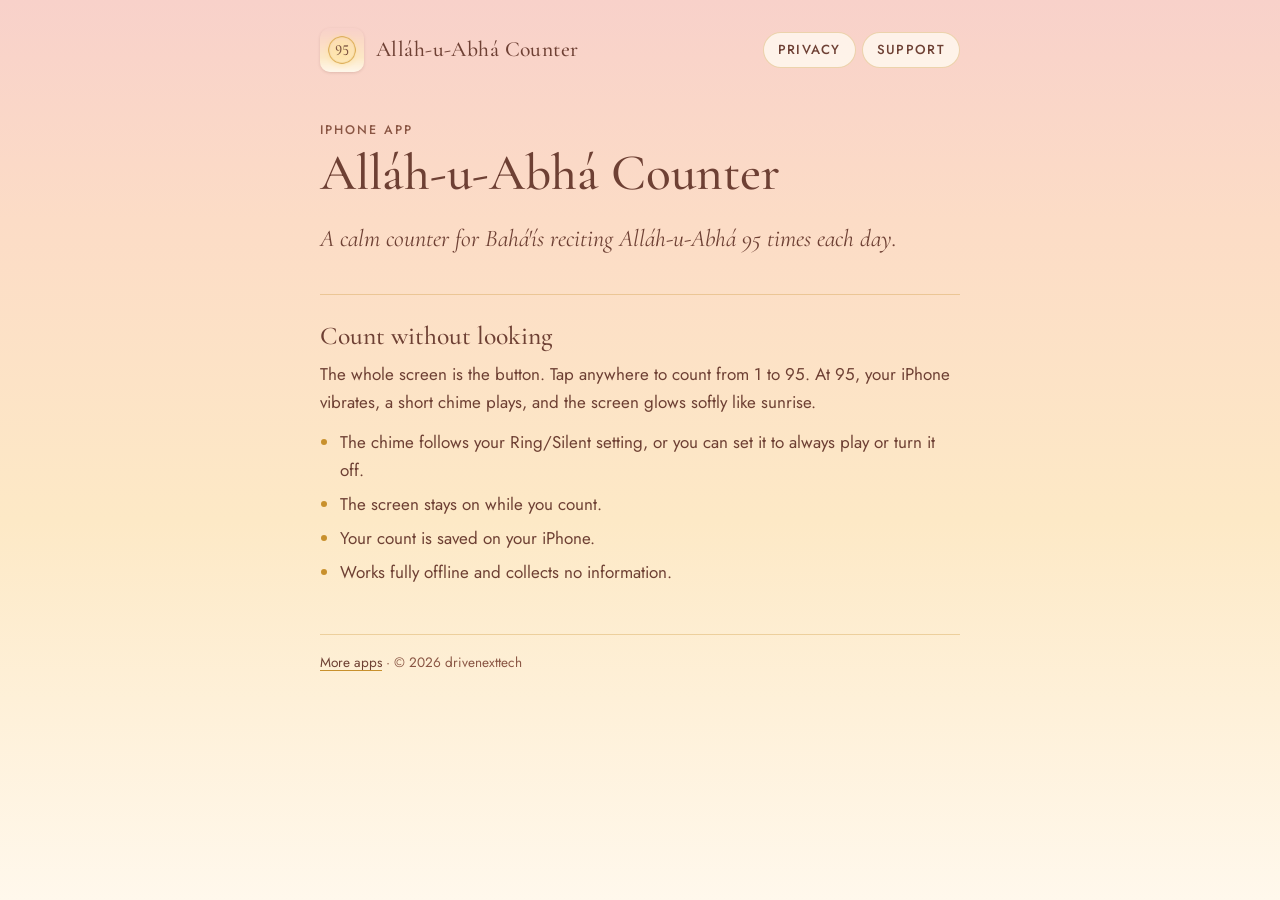
==== allah-u-abha-counter/index.html @ 306d68af "Add app pages for Alláh-u-Abhá Counter - Homepage listing drivenexttech apps - allah-u-abha-counter/" ====
<!doctype html>
<html lang="en">
<head>
<meta charset="utf-8">
<meta name="viewport" content="width=device-width, initial-scale=1">
<title>Alláh-u-Abhá Counter</title>
<meta name="description" content="A calm iPhone counter for reciting Alláh-u-Abhá 95 times each day.">
<link rel="icon" href="../assets/allah-u-abha-counter-icon.png">
<link rel="stylesheet" href="../assets/style.css">
</head>
<body>
<div class="wrap">
  <header class="top">
    <a class="brand" href="./">
      <img src="../assets/allah-u-abha-counter-icon.png" alt="">
      <span><span class="nb">Alláh-u-Abhá</span> Counter</span>
    </a>
    <nav class="nav" aria-label="App pages">
      <a href="privacy/">Privacy</a>
      <a href="support/">Support</a>
    </nav>
  </header>

  <main>
    <div class="title">
      <p class="eyebrow">iPhone app</p>
      <h1><span class="nb">Alláh-u-Abhá</span> Counter</h1>
      <p class="lede">A calm counter for Bahá'ís reciting <span class="nb">Alláh-u-Abhá</span> 95 times each day.</p>
    </div>

    <section>
      <h2>Count without looking</h2>
      <p>The whole screen is the button. Tap anywhere to count from 1 to 95. At 95, your iPhone vibrates, a short chime plays, and the screen glows softly like sunrise.</p>
      <ul>
        <li>The chime follows your Ring/Silent setting, or you can set it to always play or turn it off.</li>
        <li>The screen stays on while you count.</li>
        <li>Your count is saved on your iPhone.</li>
        <li>Works fully offline and collects no information.</li>
      </ul>
    </section>
  </main>

  <footer><a href="../">More apps</a> · © 2026 drivenexttech</footer>
</div>
</body>
</html>
---- assets/style.css ----
/* drivenexttech app pages: the same light sunrise palette as the apps.
   Fonts are hosted here (not loaded from Google), so the pages make no outside requests. */

@font-face { font-family: "Cormorant Garamond"; font-style: normal; font-weight: 500; font-display: swap;
  src: url("fonts/cormorant-garamond-latin-500-normal.woff2") format("woff2"); }
@font-face { font-family: "Cormorant Garamond"; font-style: italic; font-weight: 400; font-display: swap;
  src: url("fonts/cormorant-garamond-latin-400-italic.woff2") format("woff2"); }
@font-face { font-family: "Jost"; font-style: normal; font-weight: 400; font-display: swap;
  src: url("fonts/jost-latin-400-normal.woff2") format("woff2"); }
@font-face { font-family: "Jost"; font-style: normal; font-weight: 500; font-display: swap;
  src: url("fonts/jost-latin-500-normal.woff2") format("woff2"); }

:root {
  --dawn-top: #f8d1ca;
  --dawn-peach: #fcdcc6;
  --dawn-gold: #fde9c6;
  --dawn-cream: #fff8ec;
  --ink: #6e4034;
  --ink-soft: #8a5644;
  --gold: #c8902c;
  --line: rgba(200, 144, 44, 0.32);
  --panel: rgba(255, 251, 243, 0.78);
  --display: "Cormorant Garamond", "Iowan Old Style", "Palatino Linotype", Georgia, serif;
  --body: "Jost", "Avenir Next", "Segoe UI", system-ui, sans-serif;
  color-scheme: light;
}

* { box-sizing: border-box; }

html {
  background: var(--dawn-cream);
  -webkit-text-size-adjust: 100%;
}

body {
  margin: 0;
  min-height: 100vh;
  padding-inline: 16px;
  padding-block: 0 48px;
  background:
    linear-gradient(180deg, var(--dawn-top) 0, var(--dawn-peach) 220px, var(--dawn-gold) 520px, var(--dawn-cream) 900px)
    no-repeat var(--dawn-cream);
  color: var(--ink);
  font-family: var(--body);
  font-size: 1.0625rem;
  line-height: 1.65;
}

.wrap {
  max-width: 40rem;
  margin-inline: auto;
}

/* Site header: app icon, app name, page links */
.top {
  display: flex;
  flex-wrap: wrap;
  align-items: center;
  justify-content: space-between;
  gap: 12px 20px;
  padding-block: 28px 8px;
}
.brand {
  display: flex;
  align-items: center;
  gap: 12px;
  color: var(--ink);
  text-decoration: none;
  min-width: 0;
}
.brand img {
  width: 44px;
  height: 44px;
  border-radius: 10px;
  box-shadow: 0 1px 3px rgba(110, 64, 52, 0.18);
  flex: none;
}
.brand span {
  font-family: var(--display);
  font-weight: 500;
  font-size: 1.35rem;
  letter-spacing: 0.02em;
  line-height: 1.2;
}
.nav {
  display: flex;
  gap: 6px;
}
.nav a {
  padding: 6px 14px;
  border-radius: 999px;
  border: 1px solid var(--line);
  background: var(--panel);
  color: var(--ink);
  font-size: 0.82rem;
  font-weight: 500;
  letter-spacing: 0.1em;
  text-transform: uppercase;
  text-decoration: none;
}
.nav a[aria-current="page"] {
  background: var(--ink);
  border-color: var(--ink);
  color: var(--dawn-cream);
}

/* Page heading */
.title {
  padding-block: 40px 8px;
}
.eyebrow {
  margin: 0 0 6px;
  font-size: 0.78rem;
  font-weight: 500;
  letter-spacing: 0.16em;
  text-transform: uppercase;
  color: var(--ink-soft);
}
h1 {
  margin: 0;
  font-family: var(--display);
  font-weight: 500;
  font-size: clamp(2.4rem, 9vw, 3.2rem);
  line-height: 1.05;
  text-wrap: balance;
}
.updated {
  margin: 10px 0 0;
  font-size: 0.9rem;
  color: var(--ink-soft);
}
.lede {
  margin: 22px 0 0;
  font-family: var(--display);
  font-style: italic;
  font-size: 1.5rem;
  line-height: 1.4;
  text-wrap: balance;
}

/* Content */
main section {
  padding-block: 26px 0;
  border-top: 1px solid var(--line);
  margin-top: 30px;
}
h2 {
  margin: 0 0 8px;
  font-family: var(--display);
  font-weight: 500;
  font-size: 1.6rem;
  line-height: 1.2;
}
h3 {
  margin: 22px 0 4px;
  font-size: 1rem;
  font-weight: 500;
}
p { margin: 0 0 12px; }
ul {
  margin: 0 0 12px;
  padding-left: 1.2em;
}
li { margin-bottom: 6px; }
li::marker { color: var(--gold); }
strong { font-weight: 500; }

a { color: var(--ink); text-decoration-color: var(--gold); text-underline-offset: 3px; }
a:hover { text-decoration-thickness: 2px; }
a:focus-visible, .nav a:focus-visible { outline: 2px solid var(--gold); outline-offset: 3px; }

/* The contact box */
.contact {
  margin-top: 14px;
  padding: 18px 20px;
  border: 1px solid var(--line);
  border-radius: 14px;
  background: var(--panel);
}
.contact p:last-child { margin-bottom: 0; }
.email {
  font-size: 1.15rem;
  font-weight: 500;
  overflow-wrap: anywhere;
}

/* Homepage app list */
.apps {
  list-style: none;
  padding: 0;
  margin: 18px 0 0;
}
.app {
  display: flex;
  gap: 16px;
  align-items: flex-start;
  padding: 18px 20px;
  border: 1px solid var(--line);
  border-radius: 16px;
  background: var(--panel);
}
.app img {
  width: 64px;
  height: 64px;
  border-radius: 14px;
  flex: none;
  box-shadow: 0 1px 3px rgba(110, 64, 52, 0.18);
}
.app div { min-width: 0; }
.app h2 { margin-bottom: 2px; font-size: 1.45rem; }
.app p { margin-bottom: 8px; }
.links {
  display: flex;
  flex-wrap: wrap;
  gap: 4px 16px;
  font-size: 0.95rem;
}

footer {
  margin-top: 48px;
  padding-top: 16px;
  border-top: 1px solid var(--line);
  font-size: 0.85rem;
  color: var(--ink-soft);
}

/* Keep the name "Alláh-u-Abhá" on one line instead of breaking at its hyphens */
.nb { white-space: nowrap; }
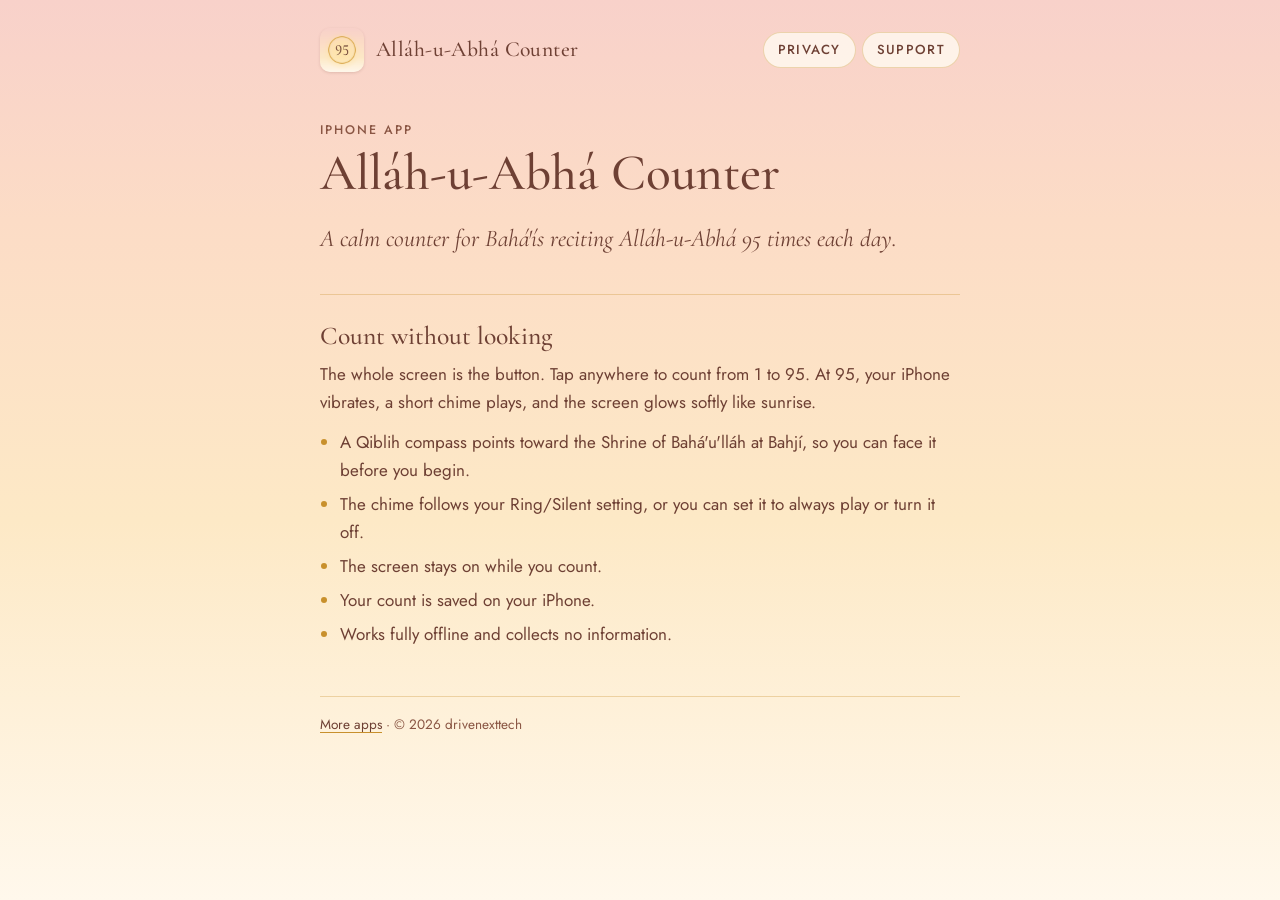
==== commit 7523b7c4: "Add the Qiblih compass to the app pages - Privacy policy: new section on location use for the compas" ====
--- a/allah-u-abha-counter/index.html
+++ b/allah-u-abha-counter/index.html
@@ -32,6 +32,7 @@
       <h2>Count without looking</h2>
       <p>The whole screen is the button. Tap anywhere to count from 1 to 95. At 95, your iPhone vibrates, a short chime plays, and the screen glows softly like sunrise.</p>
       <ul>
+        <li>A Qiblih compass points toward the Shrine of Bahá'u'lláh at Bahjí, so you can face it before you begin.</li>
         <li>The chime follows your Ring/Silent setting, or you can set it to always play or turn it off.</li>
         <li>The screen stays on while you count.</li>
         <li>Your count is saved on your iPhone.</li>
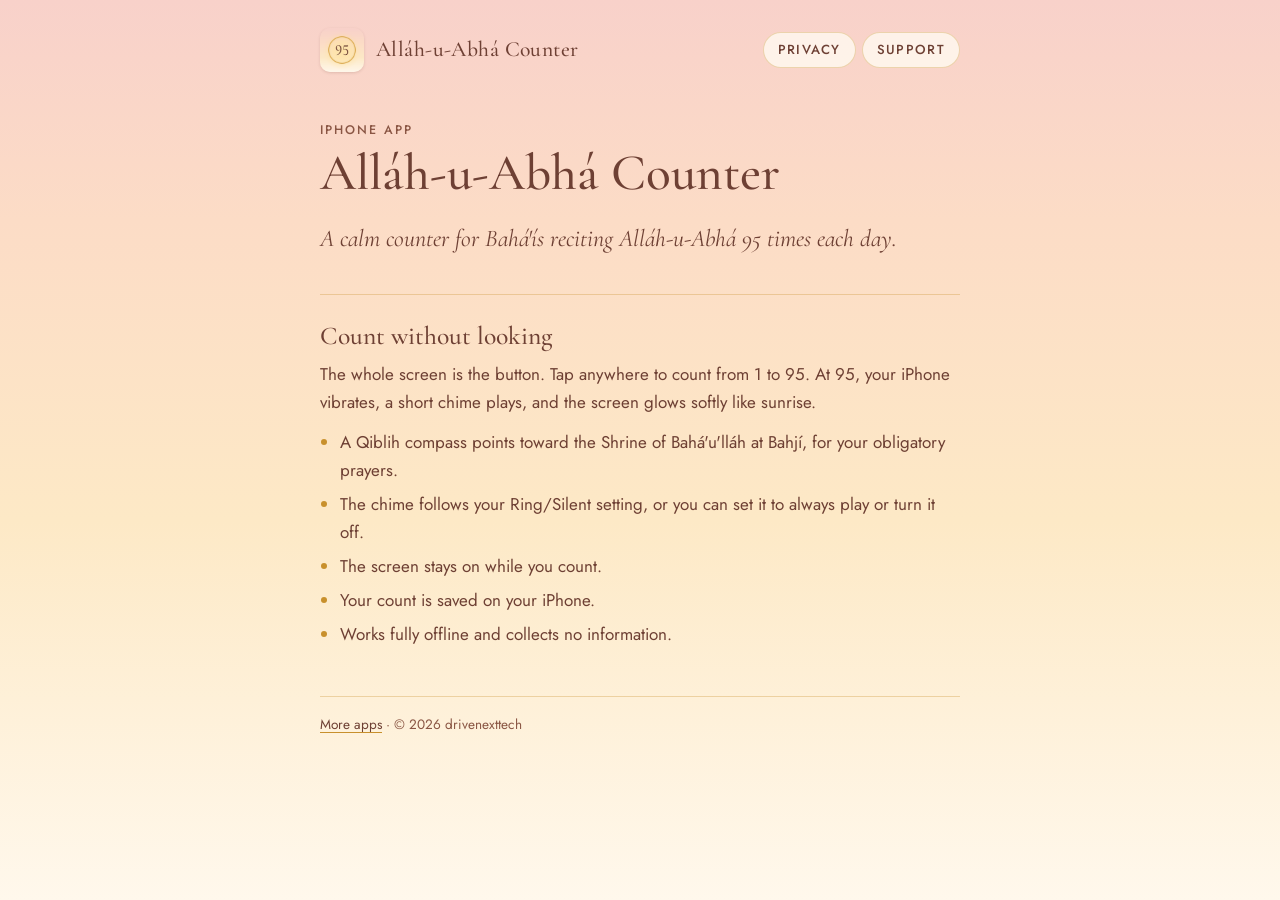
==== commit 45b6957e: "App page: describe the Qiblih compass as for the obligatory prayers Co-Authored-By: Claude Opus 5.5 " ====
--- a/allah-u-abha-counter/index.html
+++ b/allah-u-abha-counter/index.html
@@ -32,7 +32,7 @@
       <h2>Count without looking</h2>
       <p>The whole screen is the button. Tap anywhere to count from 1 to 95. At 95, your iPhone vibrates, a short chime plays, and the screen glows softly like sunrise.</p>
       <ul>
-        <li>A Qiblih compass points toward the Shrine of Bahá'u'lláh at Bahjí, so you can face it before you begin.</li>
+        <li>A Qiblih compass points toward the Shrine of Bahá'u'lláh at Bahjí, for your obligatory prayers.</li>
         <li>The chime follows your Ring/Silent setting, or you can set it to always play or turn it off.</li>
         <li>The screen stays on while you count.</li>
         <li>Your count is saved on your iPhone.</li>
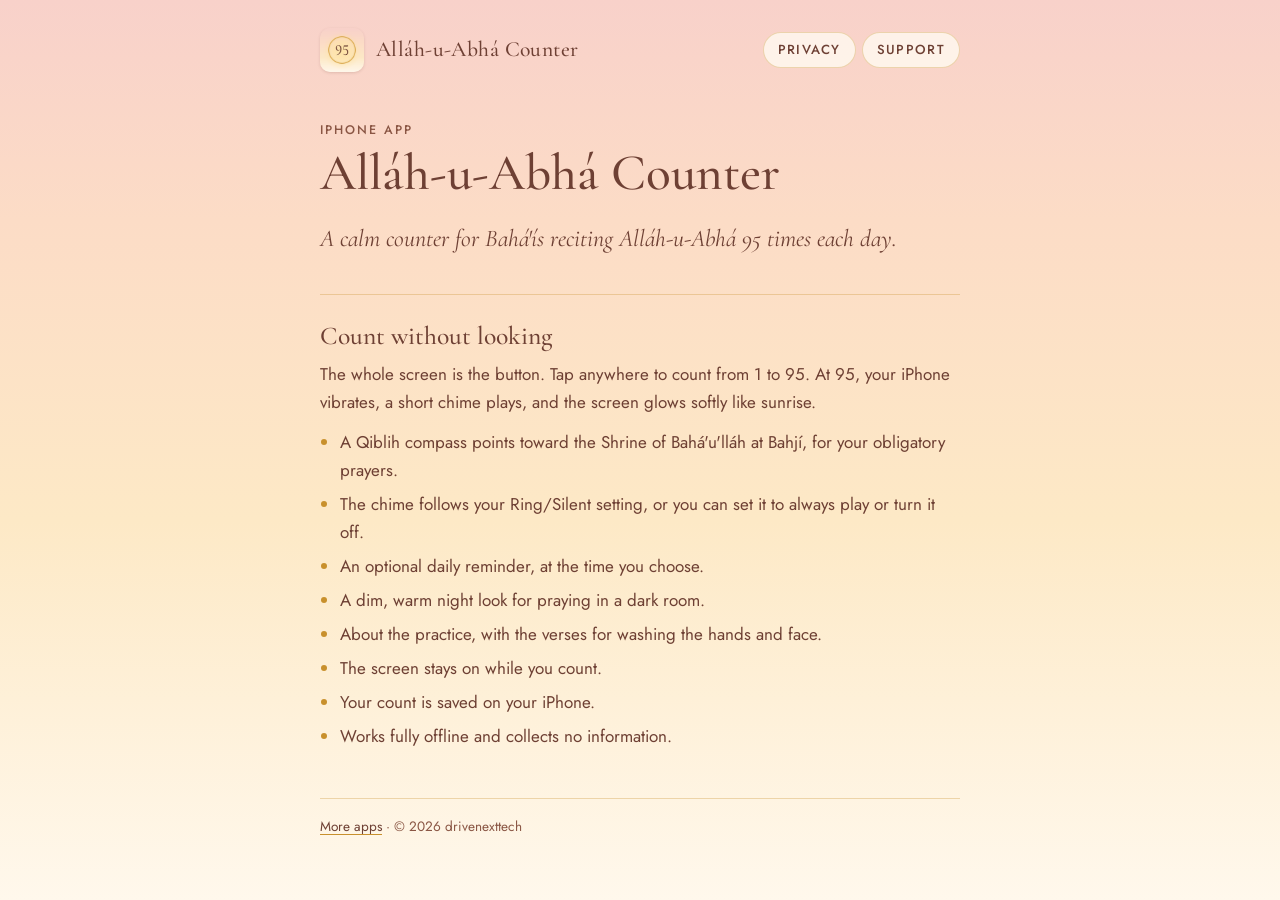
==== commit 81e71673: "Alláh-u-Abhá Counter: daily reminder, night look, and the practice The privacy policy covers the opt" ====
--- a/allah-u-abha-counter/index.html
+++ b/allah-u-abha-counter/index.html
@@ -34,6 +34,9 @@
       <ul>
         <li>A Qiblih compass points toward the Shrine of Bahá'u'lláh at Bahjí, for your obligatory prayers.</li>
         <li>The chime follows your Ring/Silent setting, or you can set it to always play or turn it off.</li>
+        <li>An optional daily reminder, at the time you choose.</li>
+        <li>A dim, warm night look for praying in a dark room.</li>
+        <li>About the practice, with the verses for washing the hands and face.</li>
         <li>The screen stays on while you count.</li>
         <li>Your count is saved on your iPhone.</li>
         <li>Works fully offline and collects no information.</li>
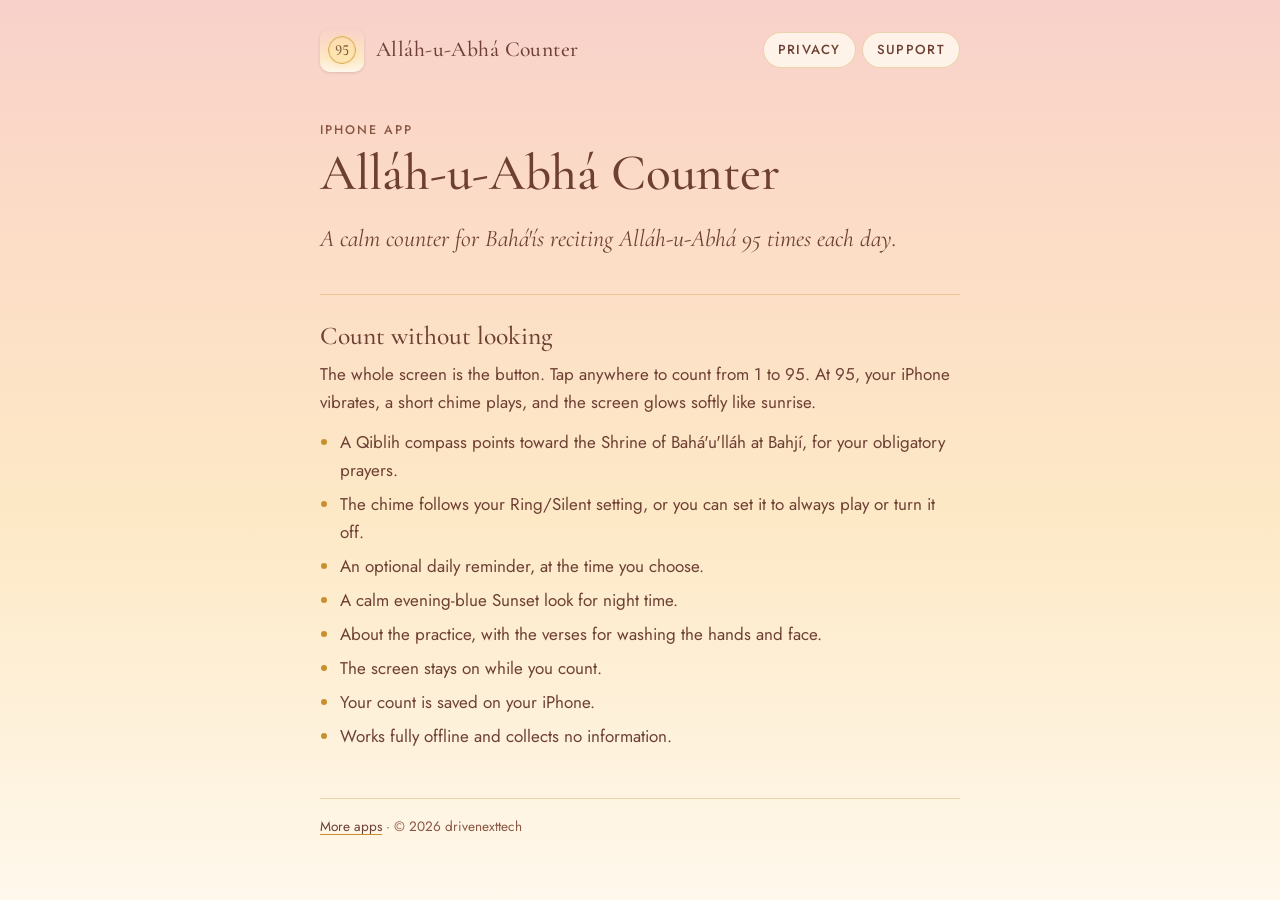
==== commit bbda6e8f: "Alláh-u-Abhá Counter: describe the Sunset look Co-Authored-By: Claude Opus 5.5 <noreply@anthropic.co" ====
--- a/allah-u-abha-counter/index.html
+++ b/allah-u-abha-counter/index.html
@@ -35,7 +35,7 @@
         <li>A Qiblih compass points toward the Shrine of Bahá'u'lláh at Bahjí, for your obligatory prayers.</li>
         <li>The chime follows your Ring/Silent setting, or you can set it to always play or turn it off.</li>
         <li>An optional daily reminder, at the time you choose.</li>
-        <li>A dim, warm night look for praying in a dark room.</li>
+        <li>A calm evening-blue Sunset look for night time.</li>
         <li>About the practice, with the verses for washing the hands and face.</li>
         <li>The screen stays on while you count.</li>
         <li>Your count is saved on your iPhone.</li>
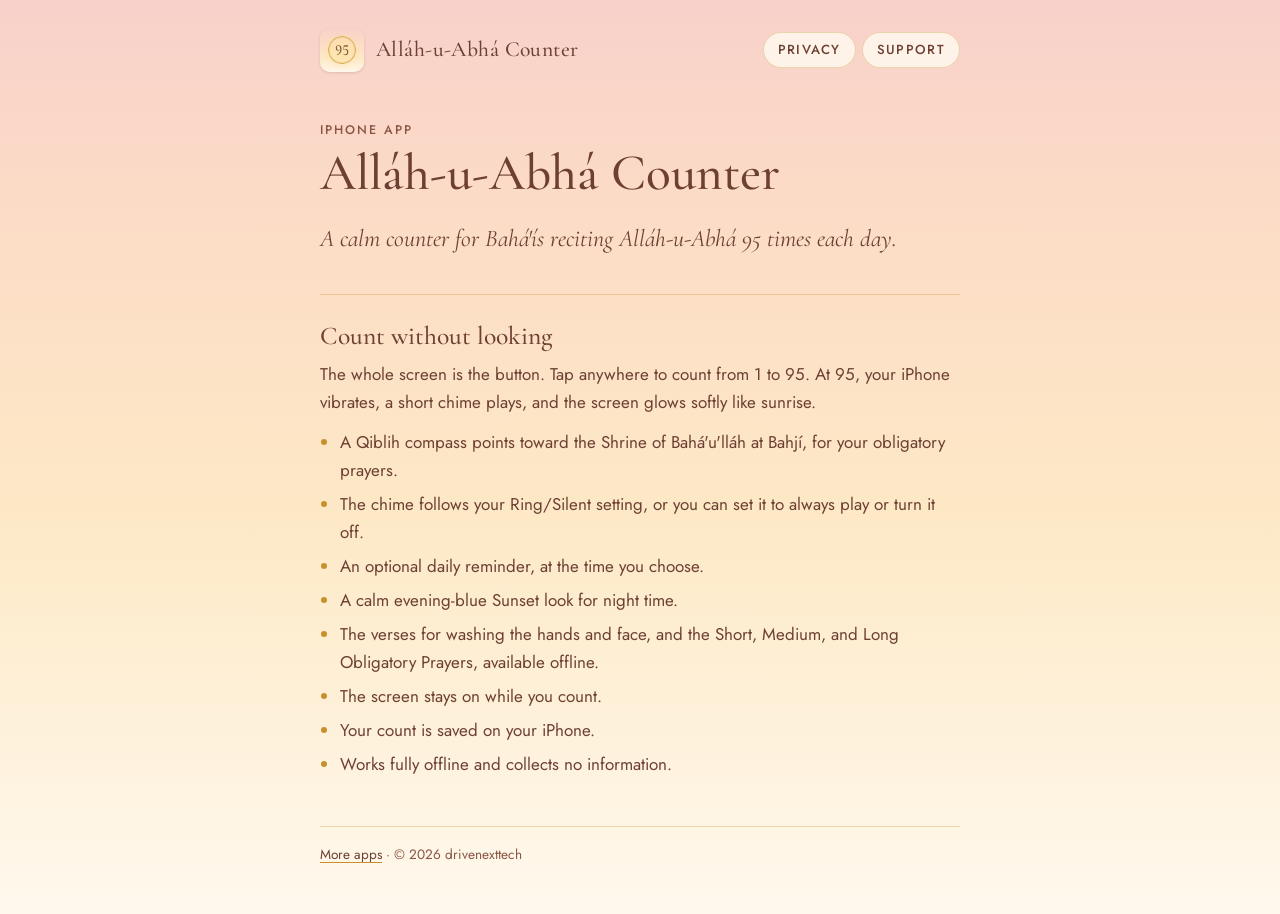
==== commit 1d715b44: "Alláh-u-Abhá Counter: describe the Prayers screen Co-Authored-By: Claude Opus 5.5 <noreply@anthropic" ====
--- a/allah-u-abha-counter/index.html
+++ b/allah-u-abha-counter/index.html
@@ -36,7 +36,7 @@
         <li>The chime follows your Ring/Silent setting, or you can set it to always play or turn it off.</li>
         <li>An optional daily reminder, at the time you choose.</li>
         <li>A calm evening-blue Sunset look for night time.</li>
-        <li>About the practice, with the verses for washing the hands and face.</li>
+        <li>The verses for washing the hands and face, and the Short, Medium, and Long Obligatory Prayers, available offline.</li>
         <li>The screen stays on while you count.</li>
         <li>Your count is saved on your iPhone.</li>
         <li>Works fully offline and collects no information.</li>
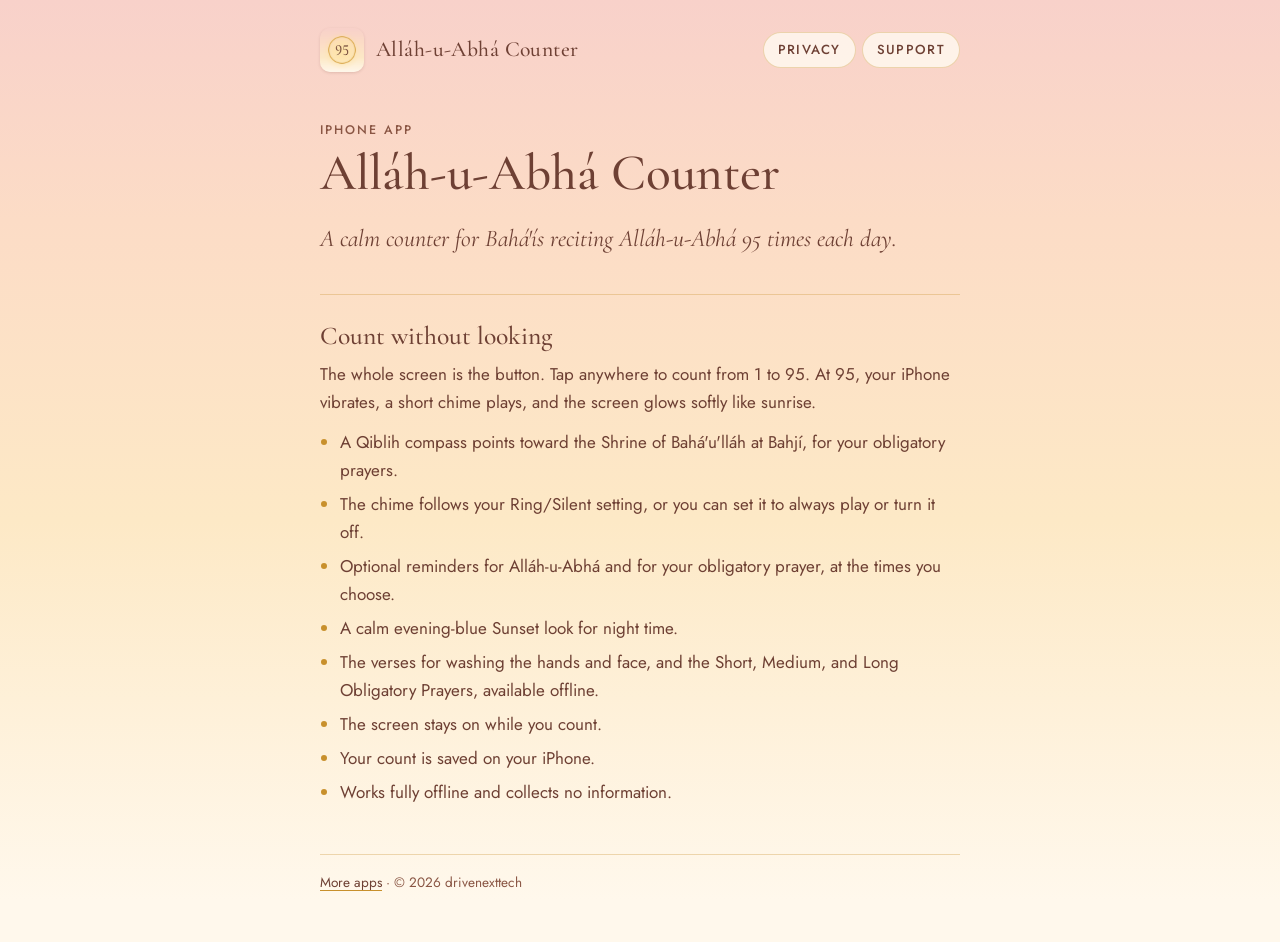
==== commit fb799190: "Alláh-u-Abhá Counter: obligatory prayer reminder and text size Co-Authored-By: Claude Opus 5.5 <nore" ====
--- a/allah-u-abha-counter/index.html
+++ b/allah-u-abha-counter/index.html
@@ -34,7 +34,7 @@
       <ul>
         <li>A Qiblih compass points toward the Shrine of Bahá'u'lláh at Bahjí, for your obligatory prayers.</li>
         <li>The chime follows your Ring/Silent setting, or you can set it to always play or turn it off.</li>
-        <li>An optional daily reminder, at the time you choose.</li>
+        <li>Optional reminders for <span class="nb">Alláh-u-Abhá</span> and for your obligatory prayer, at the times you choose.</li>
         <li>A calm evening-blue Sunset look for night time.</li>
         <li>The verses for washing the hands and face, and the Short, Medium, and Long Obligatory Prayers, available offline.</li>
         <li>The screen stays on while you count.</li>
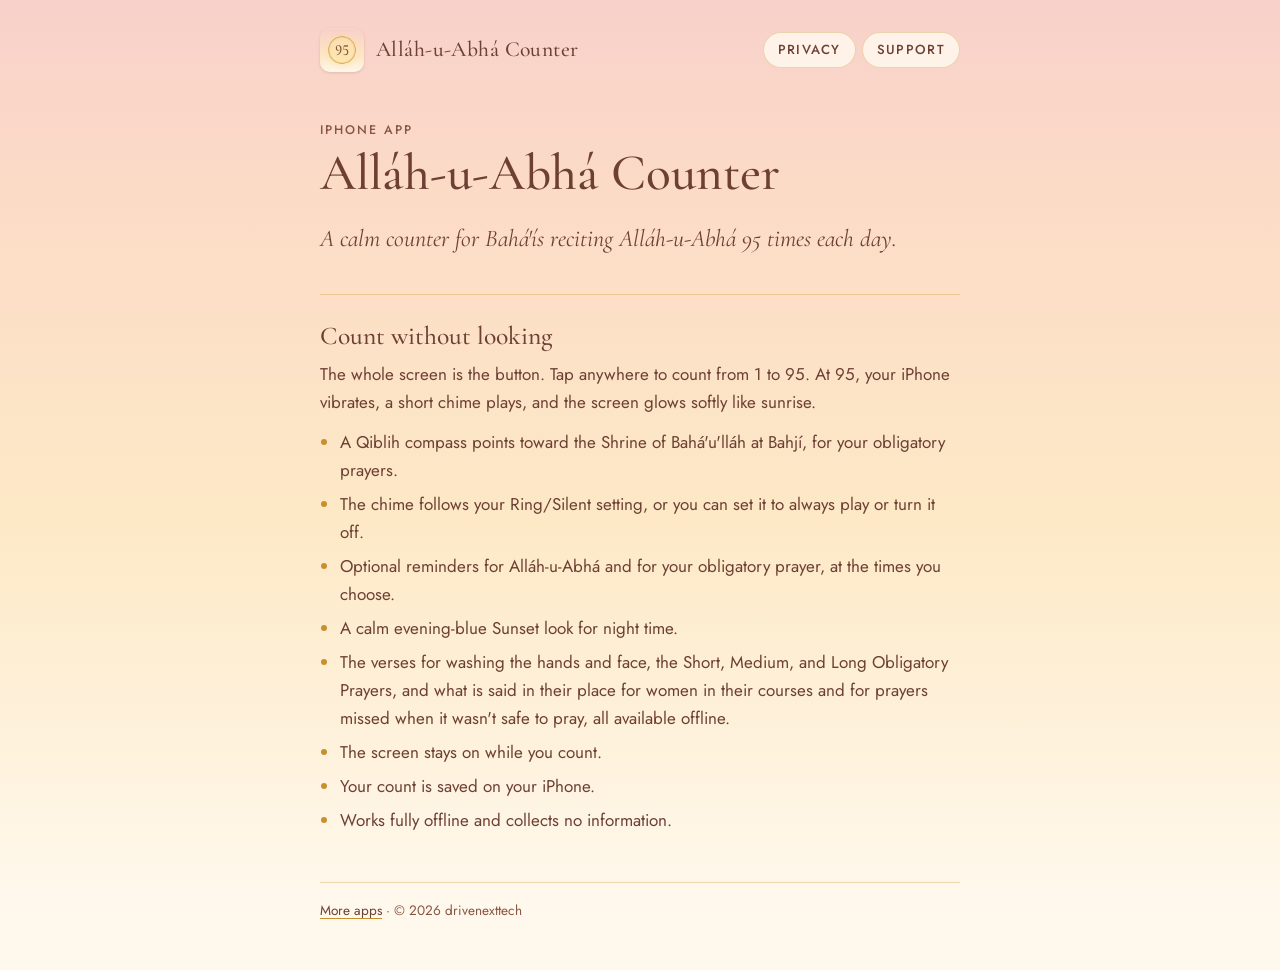
==== commit 303a60a0: "Alláh-u-Abhá Counter: describe the prayers said in place of the obligatory prayer Co-Authored-By: Cl" ====
--- a/allah-u-abha-counter/index.html
+++ b/allah-u-abha-counter/index.html
@@ -36,7 +36,7 @@
         <li>The chime follows your Ring/Silent setting, or you can set it to always play or turn it off.</li>
         <li>Optional reminders for <span class="nb">Alláh-u-Abhá</span> and for your obligatory prayer, at the times you choose.</li>
         <li>A calm evening-blue Sunset look for night time.</li>
-        <li>The verses for washing the hands and face, and the Short, Medium, and Long Obligatory Prayers, available offline.</li>
+        <li>The verses for washing the hands and face, the Short, Medium, and Long Obligatory Prayers, and what is said in their place for women in their courses and for prayers missed when it wasn't safe to pray, all available offline.</li>
         <li>The screen stays on while you count.</li>
         <li>Your count is saved on your iPhone.</li>
         <li>Works fully offline and collects no information.</li>
